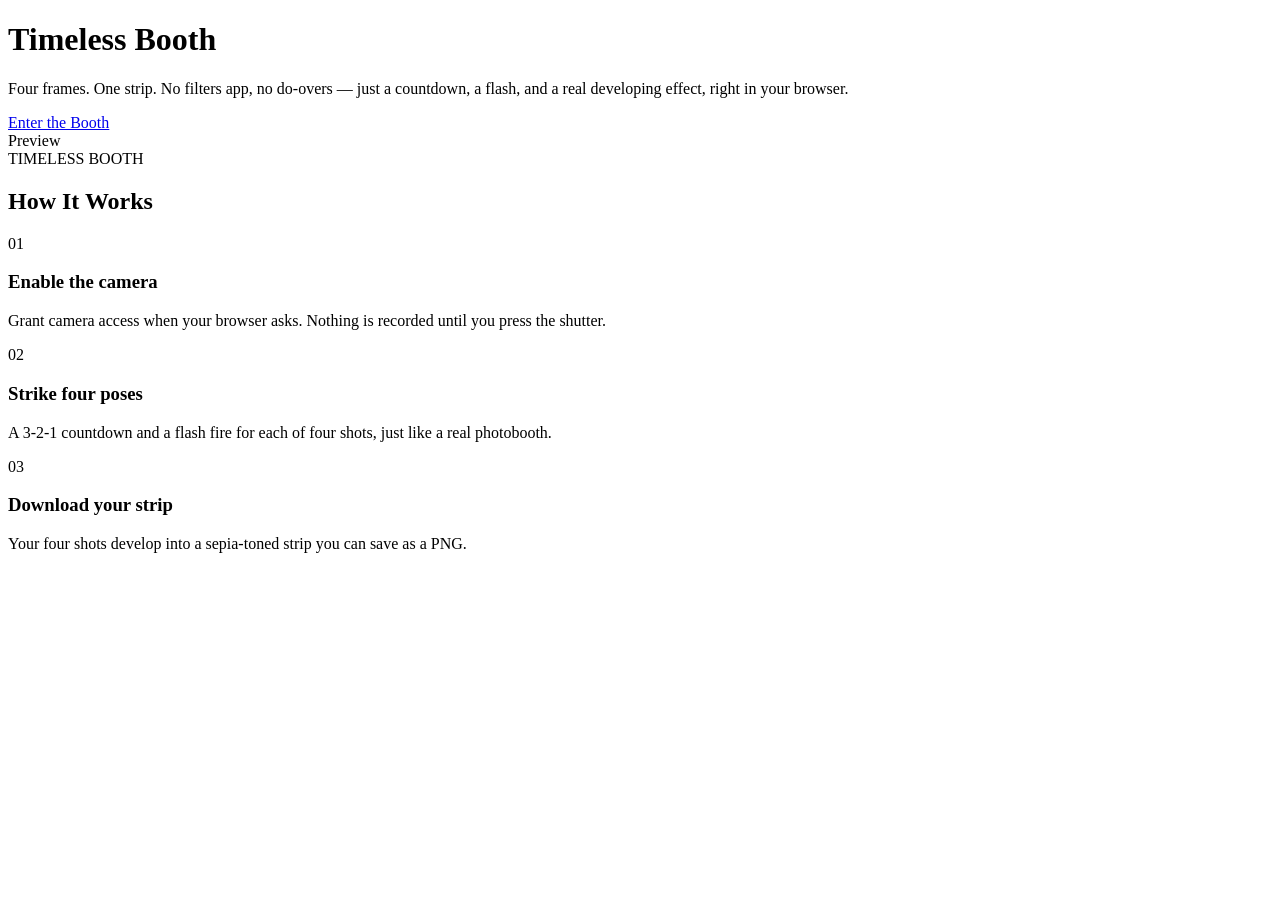
==== index.html @ c9431430 "initial" ====
<!DOCTYPE html>
<html lang="en">
<head>
<meta charset="UTF-8">
<meta name="viewport" content="width=device-width, initial-scale=1.0">
<title>Timeless Booth — Vintage Film Strip Photobooth</title>
<link rel="preconnect" href="https://fonts.googleapis.com">
<link href="https://fonts.googleapis.com/css2?family=Abril+Fatface&family=Special+Elite&family=Courier+Prime:wght@400;700&display=swap" rel="stylesheet">
<link rel="stylesheet" href="css/variables.css">
<link rel="stylesheet" href="css/base.css">
<link rel="stylesheet" href="css/strip.css">
<link rel="stylesheet" href="css/landing.css">
</head>
<body>

  <div class="page">
    <div class="hero">
      <div class="hero-copy">
        <h1 class="title">Timeless Booth</h1>
        <p class="tagline">
          Four frames. One strip. No filters app, no do-overs — just a
          countdown, a flash, and a real developing effect, right in
          your browser.
        </p>
        <div class="cta-row">
          <a class="shutter-btn" href="booth.html">Enter the Booth</a>
        </div>
      </div>

      <!-- Static preview strip: same .film-strip markup used live in
           booth.html, pre-filled with placeholder frames instead of
           camera captures. -->
      <div class="strip-column hero-strip-preview">
        <div class="strip-label">Preview</div>
        <div class="film-strip">
          <div class="frame-slot"><div class="mock-figure"></div></div>
          <div class="frame-slot"><div class="mock-figure"></div></div>
          <div class="frame-slot"><div class="mock-figure"></div></div>
          <div class="frame-slot"><div class="mock-figure"></div></div>
          <div class="strip-footer">TIMELESS BOOTH</div>
        </div>
      </div>
    </div>

    <div class="how-it-works">
      <h2>How It Works</h2>
      <div class="steps">
        <div class="step">
          <span class="step-number">01</span>
          <h3>Enable the camera</h3>
          <p>Grant camera access when your browser asks. Nothing is recorded until you press the shutter.</p>
        </div>
        <div class="step">
          <span class="step-number">02</span>
          <h3>Strike four poses</h3>
          <p>A 3‑2‑1 countdown and a flash fire for each of four shots, just like a real photobooth.</p>
        </div>
        <div class="step">
          <span class="step-number">03</span>
          <h3>Download your strip</h3>
          <p>Your four shots develop into a sepia-toned strip you can save as a PNG.</p>
        </div>
      </div>
    </div>
  </div>

</body>
</html>
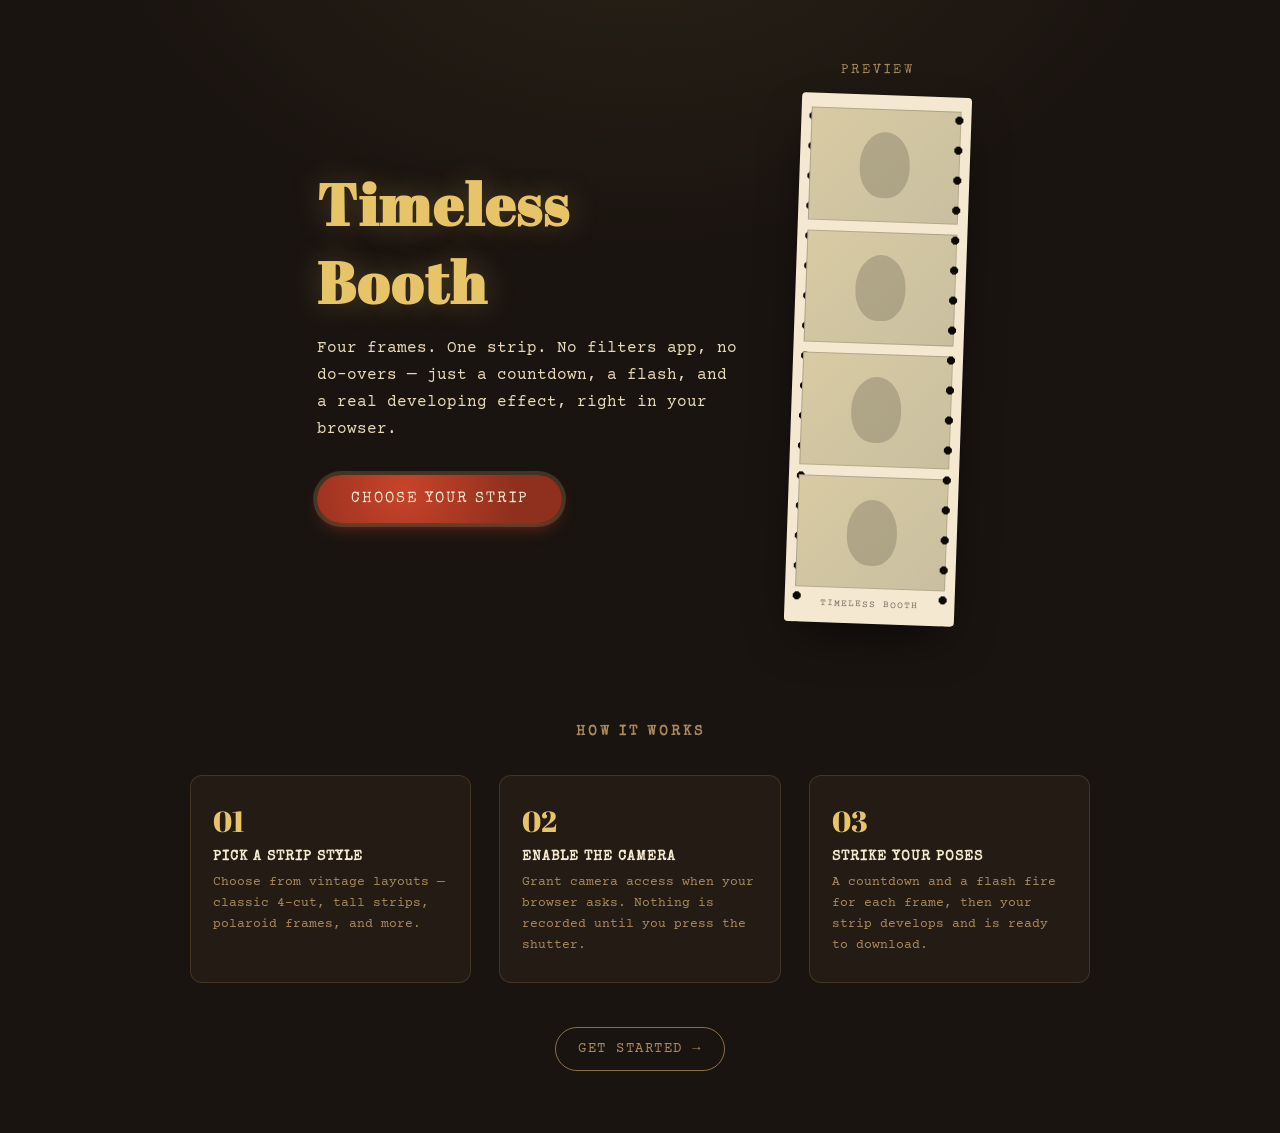
==== commit e86b1b73: "feat: implement layout selection feature for photo booth - Added a new layout picker page (layouts.h" ====
--- a/index.html
+++ b/index.html
@@ -23,7 +23,7 @@
           your browser.
         </p>
         <div class="cta-row">
-          <a class="shutter-btn" href="booth.html">Enter the Booth</a>
+          <a class="shutter-btn" href="layouts.html">Choose Your Strip</a>
         </div>
       </div>
 
@@ -47,22 +47,25 @@
       <div class="steps">
         <div class="step">
           <span class="step-number">01</span>
+          <h3>Pick a strip style</h3>
+          <p>Choose from vintage layouts — classic 4-cut, tall strips, polaroid frames, and more.</p>
+        </div>
+        <div class="step">
+          <span class="step-number">02</span>
           <h3>Enable the camera</h3>
           <p>Grant camera access when your browser asks. Nothing is recorded until you press the shutter.</p>
         </div>
         <div class="step">
-          <span class="step-number">02</span>
-          <h3>Strike four poses</h3>
-          <p>A 3‑2‑1 countdown and a flash fire for each of four shots, just like a real photobooth.</p>
-        </div>
-        <div class="step">
           <span class="step-number">03</span>
-          <h3>Download your strip</h3>
-          <p>Your four shots develop into a sepia-toned strip you can save as a PNG.</p>
+          <h3>Strike your poses</h3>
+          <p>A countdown and a flash fire for each frame, then your strip develops and is ready to download.</p>
         </div>
       </div>
     </div>
+
+    <div class="cta-row" style="justify-content:center; margin-top: 44px;">
+      <a class="ghost-btn" href="layouts.html">Get Started &rarr;</a>
+    </div>
   </div>
-
 </body>
 </html>
--- a/css/variables.css
+++ b/css/variables.css
@@ -0,0 +1,26 @@
+/**
+ * variables.css
+ * Shared design tokens. Every other stylesheet in this project
+ * pulls its colors/fonts from here — change a value once, it
+ * propagates everywhere.
+ */
+:root {
+  /* Palette */
+  --darkroom: #1a1410;
+  --shadow: #241b15;
+  --cream: #f4e8d0;
+  --cream-dim: #e8d9b8;
+  --brass: #8b6f47;
+  --brass-light: #a9895c;
+  --safelight: #c9432a;
+  --safelight-dim: #8f2f1e;
+  --amber: #e8c468;
+
+  /* Type */
+  --font-display: 'Abril Fatface', serif;
+  --font-label: 'Special Elite', monospace;
+  --font-mono: 'Courier Prime', monospace;
+
+  /* Focus ring, reused on every interactive element */
+  --focus-ring: 0 0 0 3px rgba(232, 196, 104, 0.55);
+}
--- a/css/base.css
+++ b/css/base.css
@@ -0,0 +1,105 @@
+/**
+ * base.css
+ * Reset + typography shared by every page. Page-specific layout
+ * lives in landing.css / booth.css instead.
+ */
+* {
+  box-sizing: border-box;
+}
+
+body {
+  margin: 0;
+  min-height: 100vh;
+  background:
+    radial-gradient(ellipse 900px 600px at 50% -10%, rgba(232, 196, 104, 0.08), transparent 60%),
+    var(--darkroom);
+  color: var(--cream);
+  font-family: var(--font-mono);
+}
+
+a {
+  color: inherit;
+}
+
+button {
+  font-family: inherit;
+}
+
+.title {
+  font-family: var(--font-display);
+  font-size: clamp(2.2rem, 5vw, 3.6rem);
+  color: var(--amber);
+  letter-spacing: 2px;
+  text-align: center;
+  margin: 0 0 4px;
+  text-shadow: 0 0 30px rgba(232, 196, 104, 0.25);
+}
+
+.subtitle {
+  font-family: var(--font-label);
+  color: var(--brass-light);
+  font-size: 0.95rem;
+  letter-spacing: 3px;
+  text-transform: uppercase;
+  text-align: center;
+}
+
+.shutter-btn {
+  font-family: var(--font-label);
+  font-size: 0.95rem;
+  letter-spacing: 2px;
+  text-transform: uppercase;
+  color: var(--cream);
+  background: radial-gradient(circle at 35% 30%, var(--safelight), var(--safelight-dim) 70%);
+  border: none;
+  padding: 16px 34px;
+  border-radius: 40px;
+  cursor: pointer;
+  box-shadow:
+    0 0 0 4px rgba(139, 111, 71, 0.35),
+    0 8px 18px -6px rgba(201, 67, 42, 0.6);
+  transition: transform 0.15s ease;
+  text-decoration: none;
+  display: inline-block;
+}
+.shutter-btn:hover:not(:disabled) { transform: translateY(-2px); }
+.shutter-btn:active:not(:disabled) { transform: translateY(1px) scale(0.98); }
+.shutter-btn:disabled { opacity: 0.45; cursor: not-allowed; }
+.shutter-btn:focus-visible {
+  outline: none;
+  box-shadow: var(--focus-ring), 0 0 0 4px rgba(139, 111, 71, 0.35);
+}
+
+.ghost-btn {
+  font-size: 0.85rem;
+  letter-spacing: 1.5px;
+  text-transform: uppercase;
+  color: var(--brass-light);
+  background: transparent;
+  border: 1px solid var(--brass);
+  padding: 13px 22px;
+  border-radius: 40px;
+  cursor: pointer;
+  transition: all 0.15s ease;
+  text-decoration: none;
+  display: inline-block;
+}
+.ghost-btn:hover:not(:disabled) {
+  color: var(--cream);
+  border-color: var(--amber);
+  background: rgba(232, 196, 104, 0.06);
+}
+.ghost-btn:disabled { opacity: 0.35; cursor: not-allowed; }
+.ghost-btn:focus-visible { outline: none; box-shadow: var(--focus-ring); }
+
+.sr-only {
+  position: absolute;
+  width: 1px;
+  height: 1px;
+  overflow: hidden;
+  clip: rect(0 0 0 0);
+}
+
+@media (prefers-reduced-motion: reduce) {
+  * { animation-duration: 0.01ms !important; transition-duration: 0.01ms !important; }
+}
--- a/css/strip.css
+++ b/css/strip.css
@@ -0,0 +1,239 @@
+/**
+ * strip.css
+ * The physical film-strip component: sprocket holes, frame slots,
+ * the "develop" animation, and the paper-stock styling. Used on
+ * both the landing page (as a static preview) and the live booth
+ * (as the real capture target) — same .film-strip markup, two contexts.
+ */
+.strip-column {
+  display: flex;
+  flex-direction: column;
+  align-items: center;
+  gap: 18px;
+}
+
+.strip-label {
+  font-family: var(--font-label);
+  font-size: 0.8rem;
+  letter-spacing: 3px;
+  text-transform: uppercase;
+  color: var(--brass-light);
+}
+
+.film-strip {
+  width: 170px;
+  background: var(--cream);
+  border-radius: 4px;
+  padding: 14px 10px;
+  position: relative;
+  box-shadow:
+    0 20px 50px -15px rgba(0, 0, 0, 0.7),
+    0 0 0 1px rgba(0, 0, 0, 0.15);
+  transform: rotate(-1.2deg);
+}
+
+.film-strip::before,
+.film-strip::after {
+  content: "";
+  position: absolute;
+  top: 0;
+  bottom: 0;
+  width: 20px;
+  background-image: radial-gradient(circle, #0d0906 4px, transparent 4.3px);
+  background-size: 100% 30px;
+  background-repeat: repeat-y;
+  background-position: center 8px;
+}
+.film-strip::before {
+  left: 2px;
+}
+.film-strip::after {
+  right: 2px;
+}
+
+.frame-slot {
+  width: 100%;
+  aspect-ratio: 4 / 3;
+  background: #c9bfa0;
+  border: 1px solid rgba(0, 0, 0, 0.15);
+  margin: 0 0 10px;
+  display: flex;
+  align-items: center;
+  justify-content: center;
+  overflow: hidden;
+  position: relative;
+}
+
+.frame-slot img {
+  width: 100%;
+  height: 100%;
+  object-fit: cover;
+  opacity: 0;
+  filter: contrast(0.6) brightness(2.2);
+  animation: develop 1.8s ease forwards;
+}
+
+@keyframes develop {
+  0% {
+    opacity: 0.15;
+    filter: contrast(0.5) brightness(2.6) saturate(0.2);
+  }
+  40% {
+    opacity: 0.6;
+    filter: contrast(0.8) brightness(1.4) saturate(0.6);
+  }
+  100% {
+    opacity: 1;
+    filter: contrast(1) brightness(1) saturate(1);
+  }
+}
+
+.frame-slot .placeholder-x {
+  color: rgba(0, 0, 0, 0.2);
+  font-size: 0.7rem;
+  font-family: var(--font-label);
+}
+
+.frame-star {
+  position: absolute;
+  top: 8px;
+  right: 8px;
+  width: 28px;
+  height: 28px;
+  border: none;
+  border-radius: 50%;
+  background: rgba(255, 255, 255, 0.85);
+  font-size: 16px;
+  color: #9c7a1d;
+  cursor: pointer;
+  display: grid;
+  place-items: center;
+  box-shadow: 0 4px 10px rgba(0, 0, 0, 0.18);
+}
+
+.frame-star.selected {
+  background: #f8db6b;
+  color: #2c1900;
+}
+
+.frame-star:hover {
+  transform: scale(1.05);
+}
+
+.frame-slot.starred {
+  box-shadow: 0 0 0 3px rgba(255, 211, 96, 0.55);
+}
+
+.frame-stamp {
+  position: absolute;
+  bottom: 3px;
+  right: 5px;
+  font-size: 0.55rem;
+  color: rgba(0, 0, 0, 0.55);
+  background: rgba(244, 232, 208, 0.7);
+  padding: 1px 3px;
+}
+
+.strip-footer {
+  text-align: center;
+  font-size: 0.6rem;
+  color: rgba(26, 20, 16, 0.55);
+  letter-spacing: 1px;
+  margin-top: 2px;
+}
+
+.film-strip.layout-mini {
+  width: 140px;
+}
+
+.film-strip.layout-tall {
+  width: 190px;
+}
+
+.film-strip.layout-portrait {
+  background: linear-gradient(180deg, #f4f1e7 0%, #dcd1b9 100%);
+}
+.film-strip.layout-classic {
+  background: linear-gradient(180deg, #f4e8d0 0%, #e4d0ba 100%);
+}
+.film-strip.layout-film {
+  background: linear-gradient(180deg, #f9f1e2 0%, #e6d7b4 100%);
+  width: 180px;
+}
+.film-strip.layout-retro {
+  background: linear-gradient(180deg, #f7f0fe 0%, #e3dcf7 100%);
+  width: 200px;
+}
+.film-strip.layout-polaroid {
+  width: 170px;
+  background: linear-gradient(180deg, #fff7f1 0%, #f1ded0 100%);
+  border-radius: 22px;
+}
+.film-strip.layout-cinema {
+  width: 210px;
+  background: linear-gradient(180deg, #eef3ff 0%, #d7defa 100%);
+  border-radius: 10px;
+}
+
+.film-strip.layout-tall {
+  width: 190px;
+}
+
+.film-strip.layout-mini {
+  width: 140px;
+}
+
+.download-btn {
+  font-size: 0.95rem;
+  letter-spacing: 1.8px;
+  text-transform: uppercase;
+  color: #211a0f;
+  background: linear-gradient(135deg, #ffd284 0%, #f2a644 100%);
+  border: none;
+  padding: 14px 32px;
+  border-radius: 999px;
+  cursor: pointer;
+  box-shadow: 0 14px 24px rgba(184, 108, 18, 0.3);
+  opacity: 1;
+  pointer-events: auto;
+  transition:
+    transform 0.15s ease,
+    box-shadow 0.15s ease,
+    background 0.15s ease;
+}
+.download-btn:disabled {
+  background: rgba(255, 210, 138, 0.5);
+  color: rgba(33, 26, 15, 0.6);
+  cursor: not-allowed;
+  box-shadow: none;
+}
+.download-btn.ready {
+  transform: translateY(-1px);
+}
+.download-btn:hover:not(:disabled) {
+  transform: translateY(-3px);
+  box-shadow: 0 18px 30px rgba(184, 108, 18, 0.45);
+}
+.download-btn:focus-visible {
+  outline: none;
+  box-shadow: var(--focus-ring);
+}
+.download-btn.ready {
+  opacity: 1;
+  pointer-events: auto;
+}
+.download-btn:hover.ready {
+  transform: translateY(-2px);
+}
+.download-btn:focus-visible {
+  outline: none;
+  box-shadow: var(--focus-ring);
+}
+
+@media (prefers-reduced-motion: reduce) {
+  .frame-slot img {
+    animation: none;
+    opacity: 1;
+    filter: none;
+  }
+}
--- a/css/landing.css
+++ b/css/landing.css
@@ -0,0 +1,278 @@
+/**
+ * landing.css
+ * The marketing/entry page. No camera logic here — just a hero,
+ * a static (non-animated) film-strip mockup built from the same
+ * .film-strip component in strip.css, and a three-step explainer.
+ */
+.page {
+  display: flex;
+  flex-direction: column;
+  align-items: center;
+  padding: 64px 20px 60px;
+}
+
+.hero {
+  display: flex;
+  gap: 56px;
+  flex-wrap: wrap;
+  align-items: center;
+  justify-content: center;
+  max-width: 1000px;
+  margin-bottom: 90px;
+}
+
+.hero-copy {
+  max-width: 420px;
+  text-align: left;
+}
+
+.hero-copy .title {
+  text-align: left;
+  margin-bottom: 14px;
+}
+
+.hero-copy .tagline {
+  font-size: 1rem;
+  line-height: 1.7;
+  color: var(--cream-dim);
+  margin: 0 0 32px;
+}
+
+.hero-copy .cta-row {
+  display: flex;
+  gap: 14px;
+  align-items: center;
+  flex-wrap: wrap;
+}
+
+.layout-overview {
+  display: flex;
+  flex-direction: column;
+  gap: 18px;
+  width: 100%;
+  max-width: 1000px;
+  margin: 44px 0;
+}
+
+.layout-overview-header {
+  display: flex;
+  align-items: center;
+  justify-content: space-between;
+  gap: 18px;
+}
+
+.layout-copy {
+  margin: 6px 0 0;
+  color: var(--cream-dim);
+  max-width: 560px;
+}
+
+.layout-grid {
+  display: flex;
+  gap: 14px;
+  flex-wrap: wrap;
+  justify-content: center;
+}
+
+.layout-card {
+  width: 120px;
+  min-height: 148px;
+  border: 1px solid rgba(255, 255, 255, 0.22);
+  border-radius: 22px;
+  padding: 14px;
+  background: rgba(255, 255, 255, 0.08);
+  color: var(--brass-light);
+  cursor: pointer;
+  text-align: center;
+  transition:
+    transform 0.2s ease,
+    border-color 0.2s ease,
+    background 0.2s ease;
+}
+
+.layout-card.selected,
+.layout-card:hover {
+  border-color: var(--amber);
+  background: rgba(255, 243, 210, 0.18);
+  box-shadow: 0 12px 24px rgba(0, 0, 0, 0.12);
+  transform: translateY(-2px);
+}
+
+.layouts-stage {
+  display: flex;
+  gap: 48px;
+  flex-wrap: wrap;
+  justify-content: center;
+  align-items: flex-start;
+  max-width: 1100px;
+  width: 100%;
+  margin: 8px auto 0;
+}
+
+.layout-preview {
+  height: 92px;
+  border-radius: 18px;
+  display: flex;
+  align-items: center;
+  justify-content: center;
+  padding: 8px;
+  margin-bottom: 10px;
+}
+
+.layout-count {
+  font-size: 0.68rem;
+  color: var(--brass-light);
+  opacity: 0.8;
+  letter-spacing: 0.5px;
+}
+
+/* Mini frame-count thumbnail rendered inside each layout-preview,
+   so the picker shows an honest representation of the strip shape
+   and frame count instead of just a text label. */
+.mini-frames {
+  display: flex;
+  flex-wrap: wrap;
+  gap: 4px;
+  justify-content: center;
+  align-content: center;
+  max-width: 78px;
+}
+
+.mini-frame {
+  width: 16px;
+  height: 12px;
+  background: rgba(20, 14, 8, 0.32);
+  border: 1px solid rgba(20, 14, 8, 0.45);
+  border-radius: 2px;
+}
+
+.layout-preview.shape-portrait .mini-frame {
+  width: 11px;
+  height: 16px;
+}
+
+.layout-preview.shape-square .mini-frame {
+  width: 14px;
+  height: 14px;
+  border-radius: 3px;
+}
+
+.layout-preview.shape-wide .mini-frame {
+  width: 18px;
+  height: 8px;
+}
+
+.layout-preview--classic4 {
+  background: linear-gradient(180deg, #f6ead0 0%, #d9c2a0 100%);
+}
+.layout-preview--portrait3 {
+  background: linear-gradient(180deg, #e8f2ff 0%, #d4e4ff 100%);
+}
+.layout-preview--mini2 {
+  background: linear-gradient(180deg, #f7e8ff 0%, #d8c6ff 100%);
+}
+.layout-preview--tall6 {
+  background: linear-gradient(180deg, #e8fff4 0%, #c8f3df 100%);
+}
+.layout-preview--film5 {
+  background: linear-gradient(180deg, #fff1e0 0%, #f7d4b0 100%);
+}
+.layout-preview--retro7 {
+  background: linear-gradient(180deg, #e9f7ff 0%, #d2e9ff 100%);
+}
+.layout-preview--polaroid4 {
+  background: linear-gradient(180deg, #fff6f0 0%, #f3d9cb 100%);
+}
+.layout-preview--cinema8 {
+  background: linear-gradient(180deg, #f0f7ff 0%, #c3d6ff 100%);
+}
+
+.layout-name {
+  font-size: 0.8rem;
+  font-family: var(--font-label);
+  letter-spacing: 0.8px;
+  color: var(--safelight);
+}
+
+/* Static mockup strip — same markup/classes as the live booth,
+   just pre-filled with placeholder frames instead of real photos. */
+.hero-strip-preview .film-strip {
+  transform: rotate(2deg);
+}
+.hero-strip-preview .frame-slot {
+  background: linear-gradient(135deg, #d8cba3, #c9bfa0);
+}
+.hero-strip-preview .frame-slot .mock-figure {
+  width: 34%;
+  height: 60%;
+  border-radius: 50% 50% 45% 45%;
+  background: rgba(26, 20, 16, 0.18);
+}
+
+.how-it-works {
+  max-width: 900px;
+  width: 100%;
+  text-align: center;
+}
+
+.how-it-works h2 {
+  font-family: var(--font-label);
+  font-size: 0.85rem;
+  letter-spacing: 3px;
+  text-transform: uppercase;
+  color: var(--brass-light);
+  margin-bottom: 36px;
+}
+
+.steps {
+  display: grid;
+  grid-template-columns: repeat(3, minmax(200px, 1fr));
+  gap: 28px;
+}
+
+.step {
+  background: var(--shadow);
+  border: 1px solid rgba(139, 111, 71, 0.3);
+  border-radius: 12px;
+  padding: 26px 22px;
+  text-align: left;
+}
+
+.step .step-number {
+  font-family: var(--font-display);
+  font-size: 1.8rem;
+  color: var(--amber);
+  display: block;
+  margin-bottom: 10px;
+}
+
+.step h3 {
+  font-family: var(--font-label);
+  font-size: 0.9rem;
+  letter-spacing: 1px;
+  text-transform: uppercase;
+  margin: 0 0 8px;
+  color: var(--cream);
+}
+
+.step p {
+  font-size: 0.82rem;
+  line-height: 1.6;
+  color: var(--brass-light);
+  margin: 0;
+}
+
+@media (max-width: 720px) {
+  .steps {
+    grid-template-columns: 1fr;
+  }
+  .hero-copy {
+    text-align: center;
+  }
+  .hero-copy .title {
+    text-align: center;
+  }
+  .hero-copy .cta-row {
+    justify-content: center;
+  }
+}
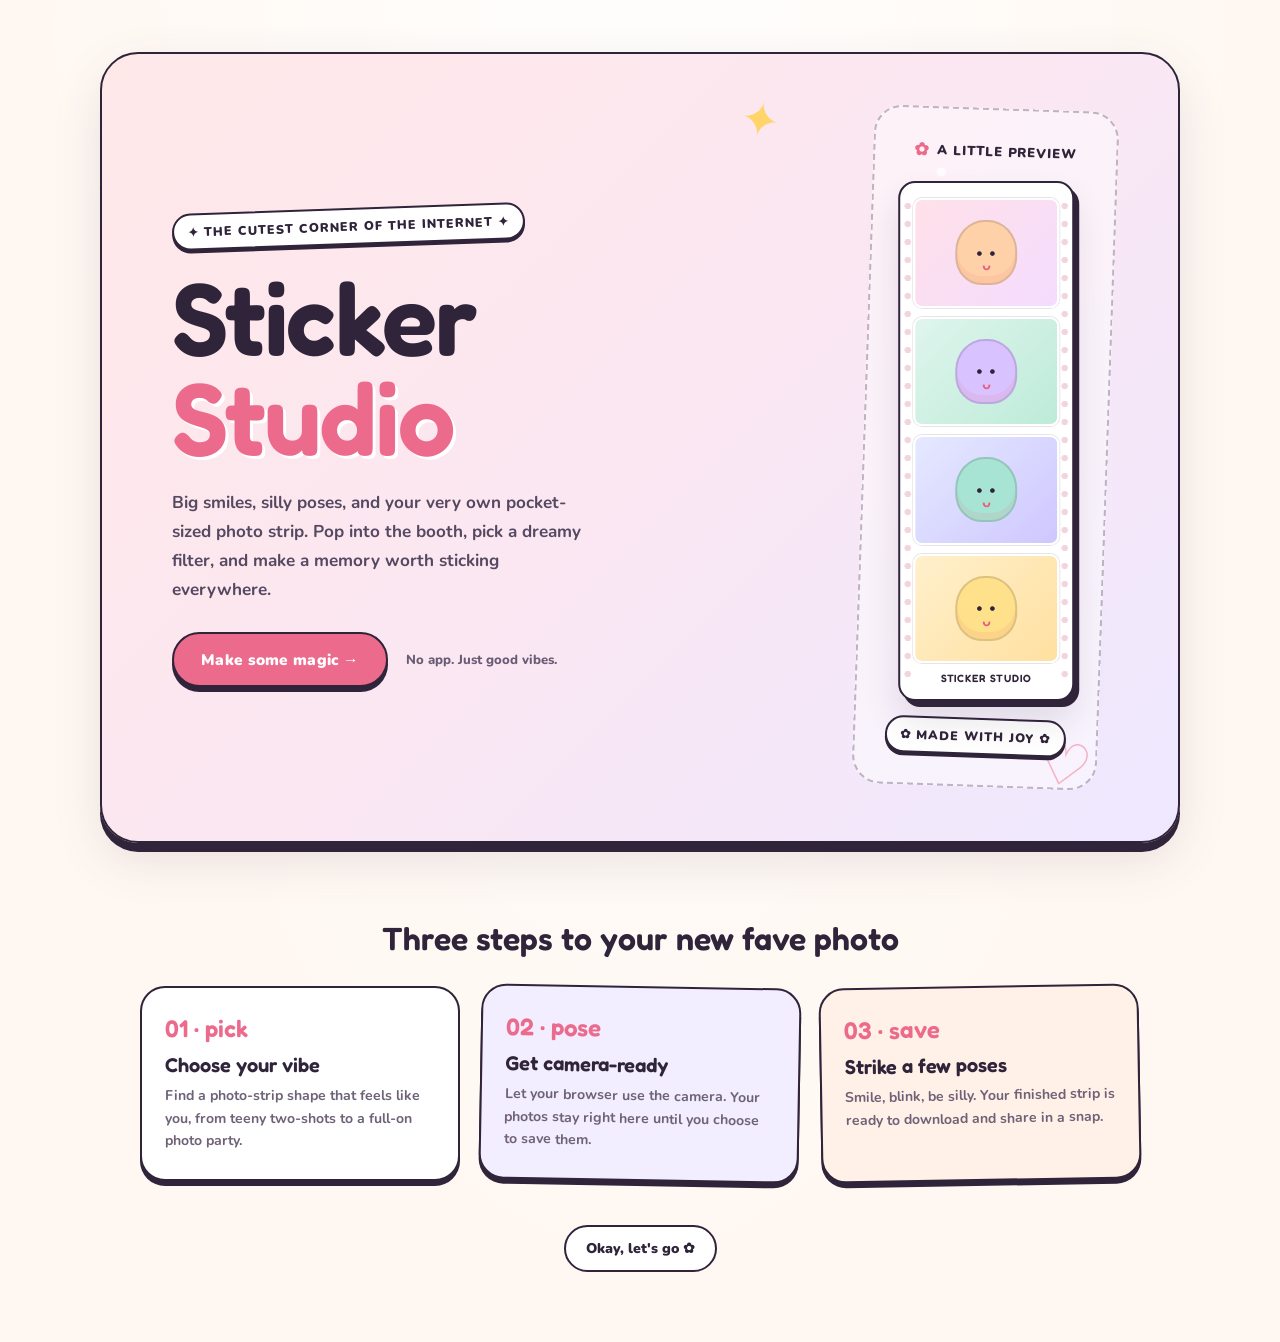
==== commit 87dfe4f2: "feat: Revamp landing page and layout picker for Sticker Studio - Updated landing page styles to refl" ====
--- a/index.html
+++ b/index.html
@@ -3,9 +3,10 @@
 <head>
 <meta charset="UTF-8">
 <meta name="viewport" content="width=device-width, initial-scale=1.0">
-<title>Timeless Booth — Vintage Film Strip Photobooth</title>
+<title>Sticker Studio — Kawaii Photo Booth</title>
 <link rel="preconnect" href="https://fonts.googleapis.com">
-<link href="https://fonts.googleapis.com/css2?family=Abril+Fatface&family=Special+Elite&family=Courier+Prime:wght@400;700&display=swap" rel="stylesheet">
+<link rel="preconnect" href="https://fonts.gstatic.com" crossorigin>
+<link href="https://fonts.googleapis.com/css2?family=Fredoka:wght@400;500;600;700&family=Nunito:wght@400;600;700;800;900;1000&display=swap" rel="stylesheet">
 <link rel="stylesheet" href="css/variables.css">
 <link rel="stylesheet" href="css/base.css">
 <link rel="stylesheet" href="css/strip.css">
@@ -16,55 +17,55 @@
   <div class="page">
     <div class="hero">
       <div class="hero-copy">
-        <h1 class="title">Timeless Booth</h1>
+        <div class="eyebrow">✦ the cutest corner of the internet ✦</div>
+        <h1 class="title">Sticker<br><span>Studio</span></h1>
         <p class="tagline">
-          Four frames. One strip. No filters app, no do-overs — just a
-          countdown, a flash, and a real developing effect, right in
-          your browser.
+          Big smiles, silly poses, and your very own pocket-sized photo strip.
+          Pop into the booth, pick a dreamy filter, and make a memory worth sticking
+          everywhere.
         </p>
         <div class="cta-row">
-          <a class="shutter-btn" href="layouts.html">Choose Your Strip</a>
+          <a class="shutter-btn" href="layouts.html">Make some magic <span aria-hidden="true">→</span></a>
+          <span class="tiny-note">No app. Just good vibes.</span>
         </div>
       </div>
 
-      <!-- Static preview strip: same .film-strip markup used live in
-           booth.html, pre-filled with placeholder frames instead of
-           camera captures. -->
       <div class="strip-column hero-strip-preview">
-        <div class="strip-label">Preview</div>
+        <div class="strip-label">a little preview</div>
         <div class="film-strip">
           <div class="frame-slot"><div class="mock-figure"></div></div>
           <div class="frame-slot"><div class="mock-figure"></div></div>
           <div class="frame-slot"><div class="mock-figure"></div></div>
           <div class="frame-slot"><div class="mock-figure"></div></div>
-          <div class="strip-footer">TIMELESS BOOTH</div>
+          <div class="strip-footer">STICKER STUDIO</div>
         </div>
+        <div class="sticker-badge">✿ made with joy ✿</div>
       </div>
     </div>
 
     <div class="how-it-works">
-      <h2>How It Works</h2>
+      <h2>Three steps to your new fave photo</h2>
       <div class="steps">
         <div class="step">
-          <span class="step-number">01</span>
-          <h3>Pick a strip style</h3>
-          <p>Choose from vintage layouts — classic 4-cut, tall strips, polaroid frames, and more.</p>
+          <span class="step-number">01 · pick</span>
+          <h3>Choose your vibe</h3>
+          <p>Find a photo-strip shape that feels like you, from teeny two-shots to a full-on photo party.</p>
         </div>
         <div class="step">
-          <span class="step-number">02</span>
-          <h3>Enable the camera</h3>
-          <p>Grant camera access when your browser asks. Nothing is recorded until you press the shutter.</p>
+          <span class="step-number">02 · pose</span>
+          <h3>Get camera-ready</h3>
+          <p>Let your browser use the camera. Your photos stay right here until you choose to save them.</p>
         </div>
         <div class="step">
-          <span class="step-number">03</span>
-          <h3>Strike your poses</h3>
-          <p>A countdown and a flash fire for each frame, then your strip develops and is ready to download.</p>
+          <span class="step-number">03 · save</span>
+          <h3>Strike a few poses</h3>
+          <p>Smile, blink, be silly. Your finished strip is ready to download and share in a snap.</p>
         </div>
       </div>
     </div>
 
     <div class="cta-row" style="justify-content:center; margin-top: 44px;">
-      <a class="ghost-btn" href="layouts.html">Get Started &rarr;</a>
+      <a class="ghost-btn" href="layouts.html">Okay, let's go ✿</a>
     </div>
   </div>
 </body>
--- a/css/variables.css
+++ b/css/variables.css
@@ -1,26 +1,26 @@
 /**
- * variables.css
- * Shared design tokens. Every other stylesheet in this project
- * pulls its colors/fonts from here — change a value once, it
- * propagates everywhere.
+ * Shared sticker-studio design tokens.
  */
 :root {
-  /* Palette */
-  --darkroom: #1a1410;
-  --shadow: #241b15;
-  --cream: #f4e8d0;
-  --cream-dim: #e8d9b8;
-  --brass: #8b6f47;
-  --brass-light: #a9895c;
-  --safelight: #c9432a;
-  --safelight-dim: #8f2f1e;
-  --amber: #e8c468;
+  --darkroom: #fff8f2;
+  --shadow: #fff;
+  --cream: #fffdf9;
+  --cream-dim: #6f6278;
+  --brass: #e7cfe0;
+  --brass-light: #695b73;
+  --safelight: #ec6b8d;
+  --safelight-dim: #d95178;
+  --amber: #ffd56a;
+  --ink: #30243b;
+  --lilac: #b8a4ef;
+  --mint: #a5e3d0;
+  --sky: #a8d9f4;
 
-  /* Type */
-  --font-display: 'Abril Fatface', serif;
-  --font-label: 'Special Elite', monospace;
-  --font-mono: 'Courier Prime', monospace;
+  --font-display: 'Fredoka', 'Trebuchet MS', sans-serif;
+  --font-label: 'Nunito', 'Trebuchet MS', sans-serif;
+  --font-mono: 'Nunito', 'Trebuchet MS', sans-serif;
 
-  /* Focus ring, reused on every interactive element */
-  --focus-ring: 0 0 0 3px rgba(232, 196, 104, 0.55);
+  --focus-ring: 0 0 0 4px rgba(184, 164, 239, 0.5);
+  --soft-shadow: 0 18px 50px rgba(71, 47, 81, 0.12);
+  --outline: 2px solid var(--ink);
 }
--- a/css/base.css
+++ b/css/base.css
@@ -1,7 +1,5 @@
 /**
- * base.css
- * Reset + typography shared by every page. Page-specific layout
- * lives in landing.css / booth.css instead.
+ * Shared reset, typography, and controls.
  */
 * {
   box-sizing: border-box;
@@ -11,9 +9,11 @@
   margin: 0;
   min-height: 100vh;
   background:
-    radial-gradient(ellipse 900px 600px at 50% -10%, rgba(232, 196, 104, 0.08), transparent 60%),
+    radial-gradient(circle at 8% 14%, rgba(255, 213, 106, 0.2) 0 3px, transparent 4px),
+    radial-gradient(circle at 91% 8%, rgba(184, 164, 239, 0.2) 0 4px, transparent 5px),
+    radial-gradient(ellipse at 50% -30%, #fff 0%, transparent 70%),
     var(--darkroom);
-  color: var(--cream);
+  color: var(--ink);
   font-family: var(--font-mono);
 }
 
@@ -21,76 +21,91 @@
   color: inherit;
 }
 
-button {
-  font-family: inherit;
+button,
+select {
+  font: inherit;
 }
 
 .title {
+  margin: 0 0 4px;
+  color: var(--ink);
   font-family: var(--font-display);
-  font-size: clamp(2.2rem, 5vw, 3.6rem);
-  color: var(--amber);
-  letter-spacing: 2px;
+  font-size: clamp(2.65rem, 7vw, 5.3rem);
+  font-weight: 600;
+  letter-spacing: -2px;
+  line-height: 0.98;
   text-align: center;
-  margin: 0 0 4px;
-  text-shadow: 0 0 30px rgba(232, 196, 104, 0.25);
 }
 
 .subtitle {
+  color: var(--cream-dim);
   font-family: var(--font-label);
-  color: var(--brass-light);
-  font-size: 0.95rem;
-  letter-spacing: 3px;
-  text-transform: uppercase;
+  font-size: 0.96rem;
+  font-weight: 800;
+  letter-spacing: 0.04em;
   text-align: center;
 }
 
 .shutter-btn {
+  display: inline-block;
+  padding: 15px 27px;
+  border: var(--outline);
+  border-radius: 999px;
+  background: var(--safelight);
+  box-shadow: 0 5px 0 var(--ink);
+  color: #fff;
+  cursor: pointer;
   font-family: var(--font-label);
-  font-size: 0.95rem;
-  letter-spacing: 2px;
-  text-transform: uppercase;
-  color: var(--cream);
-  background: radial-gradient(circle at 35% 30%, var(--safelight), var(--safelight-dim) 70%);
-  border: none;
-  padding: 16px 34px;
-  border-radius: 40px;
-  cursor: pointer;
-  box-shadow:
-    0 0 0 4px rgba(139, 111, 71, 0.35),
-    0 8px 18px -6px rgba(201, 67, 42, 0.6);
-  transition: transform 0.15s ease;
+  font-size: 0.96rem;
+  font-weight: 900;
+  letter-spacing: 0.02em;
+  text-align: center;
   text-decoration: none;
-  display: inline-block;
+  transition: transform 0.15s ease, box-shadow 0.15s ease;
 }
-.shutter-btn:hover:not(:disabled) { transform: translateY(-2px); }
-.shutter-btn:active:not(:disabled) { transform: translateY(1px) scale(0.98); }
-.shutter-btn:disabled { opacity: 0.45; cursor: not-allowed; }
+.shutter-btn:hover:not(:disabled) {
+  box-shadow: 0 2px 0 var(--ink);
+  transform: translateY(3px);
+}
+.shutter-btn:active:not(:disabled) {
+  box-shadow: none;
+  transform: translateY(5px);
+}
+.shutter-btn:disabled {
+  cursor: not-allowed;
+  opacity: 0.5;
+}
 .shutter-btn:focus-visible {
   outline: none;
-  box-shadow: var(--focus-ring), 0 0 0 4px rgba(139, 111, 71, 0.35);
+  box-shadow: var(--focus-ring), 0 5px 0 var(--ink);
 }
 
 .ghost-btn {
-  font-size: 0.85rem;
-  letter-spacing: 1.5px;
-  text-transform: uppercase;
-  color: var(--brass-light);
-  background: transparent;
-  border: 1px solid var(--brass);
-  padding: 13px 22px;
-  border-radius: 40px;
+  display: inline-block;
+  padding: 12px 20px;
+  border: 2px solid var(--ink);
+  border-radius: 999px;
+  background: #fff;
+  color: var(--ink);
   cursor: pointer;
-  transition: all 0.15s ease;
+  font-size: 0.88rem;
+  font-weight: 900;
+  text-align: center;
   text-decoration: none;
-  display: inline-block;
+  transition: transform 0.15s ease, background 0.15s ease;
 }
 .ghost-btn:hover:not(:disabled) {
-  color: var(--cream);
-  border-color: var(--amber);
-  background: rgba(232, 196, 104, 0.06);
+  background: #fff1c7;
+  transform: translateY(-2px);
 }
-.ghost-btn:disabled { opacity: 0.35; cursor: not-allowed; }
-.ghost-btn:focus-visible { outline: none; box-shadow: var(--focus-ring); }
+.ghost-btn:disabled {
+  cursor: not-allowed;
+  opacity: 0.4;
+}
+.ghost-btn:focus-visible {
+  outline: none;
+  box-shadow: var(--focus-ring);
+}
 
 .sr-only {
   position: absolute;
@@ -101,5 +116,8 @@
 }
 
 @media (prefers-reduced-motion: reduce) {
-  * { animation-duration: 0.01ms !important; transition-duration: 0.01ms !important; }
+  * {
+    animation-duration: 0.01ms !important;
+    transition-duration: 0.01ms !important;
+  }
 }
--- a/css/strip.css
+++ b/css/strip.css
@@ -1,67 +1,51 @@
 /**
- * strip.css
- * The physical film-strip component: sprocket holes, frame slots,
- * the "develop" animation, and the paper-stock styling. Used on
- * both the landing page (as a static preview) and the live booth
- * (as the real capture target) — same .film-strip markup, two contexts.
+ * Sticker-print strip component shared by the preview and capture pages.
  */
 .strip-column {
   display: flex;
   flex-direction: column;
   align-items: center;
-  gap: 18px;
-}
-
-.strip-label {
-  font-family: var(--font-label);
-  font-size: 0.8rem;
-  letter-spacing: 3px;
-  text-transform: uppercase;
-  color: var(--brass-light);
+  gap: 17px;
 }
 
 .film-strip {
-  width: 170px;
-  background: var(--cream);
-  border-radius: 4px;
-  padding: 14px 10px;
   position: relative;
-  box-shadow:
-    0 20px 50px -15px rgba(0, 0, 0, 0.7),
-    0 0 0 1px rgba(0, 0, 0, 0.15);
-  transform: rotate(-1.2deg);
+  width: 176px;
+  padding: 15px 13px;
+  border: 2px solid var(--ink);
+  border-radius: 17px;
+  background: #fff;
+  box-shadow: 5px 6px 0 var(--ink), 0 20px 35px rgba(48, 36, 59, 0.12);
+  transform: rotate(-2deg);
 }
 
 .film-strip::before,
 .film-strip::after {
+  position: absolute;
+  top: 14px;
+  bottom: 14px;
+  width: 7px;
+  border-radius: 8px;
+  background: radial-gradient(circle, #f2d4df 3px, transparent 3.5px);
+  background-size: 100% 18px;
   content: "";
-  position: absolute;
-  top: 0;
-  bottom: 0;
-  width: 20px;
-  background-image: radial-gradient(circle, #0d0906 4px, transparent 4.3px);
-  background-size: 100% 30px;
-  background-repeat: repeat-y;
-  background-position: center 8px;
 }
-.film-strip::before {
-  left: 2px;
-}
-.film-strip::after {
-  right: 2px;
-}
+.film-strip::before { left: 4px; }
+.film-strip::after { right: 4px; }
 
 .frame-slot {
+  position: relative;
+  display: flex;
   width: 100%;
   aspect-ratio: 4 / 3;
-  background: #c9bfa0;
-  border: 1px solid rgba(0, 0, 0, 0.15);
-  margin: 0 0 10px;
-  display: flex;
   align-items: center;
   justify-content: center;
+  margin: 0 0 9px;
   overflow: hidden;
-  position: relative;
+  border: 2px solid #fff;
+  border-radius: 9px;
+  background: linear-gradient(135deg, #ffe1e8, #f4dcff);
+  box-shadow: 0 0 0 1px rgba(48, 36, 59, 0.12);
 }
 
 .frame-slot img {
@@ -74,160 +58,103 @@
 }
 
 @keyframes develop {
-  0% {
-    opacity: 0.15;
-    filter: contrast(0.5) brightness(2.6) saturate(0.2);
-  }
-  40% {
-    opacity: 0.6;
-    filter: contrast(0.8) brightness(1.4) saturate(0.6);
-  }
-  100% {
-    opacity: 1;
-    filter: contrast(1) brightness(1) saturate(1);
-  }
+  0% { opacity: 0.15; filter: contrast(0.5) brightness(2.6) saturate(0.2); }
+  40% { opacity: 0.6; filter: contrast(0.8) brightness(1.4) saturate(0.6); }
+  100% { opacity: 1; filter: contrast(1) brightness(1) saturate(1); }
 }
 
 .frame-slot .placeholder-x {
-  color: rgba(0, 0, 0, 0.2);
-  font-size: 0.7rem;
-  font-family: var(--font-label);
+  color: rgba(48, 36, 59, 0.42);
+  font-family: var(--font-display);
+  font-size: 0.78rem;
+  font-weight: 600;
 }
 
 .frame-star {
   position: absolute;
-  top: 8px;
-  right: 8px;
+  top: 7px;
+  right: 7px;
+  display: grid;
   width: 28px;
   height: 28px;
-  border: none;
+  place-items: center;
+  border: 1px solid rgba(48, 36, 59, 0.12);
   border-radius: 50%;
-  background: rgba(255, 255, 255, 0.85);
+  background: rgba(255, 255, 255, 0.92);
+  color: #a68bce;
+  cursor: pointer;
   font-size: 16px;
-  color: #9c7a1d;
-  cursor: pointer;
-  display: grid;
-  place-items: center;
-  box-shadow: 0 4px 10px rgba(0, 0, 0, 0.18);
+  box-shadow: 0 3px 8px rgba(48, 36, 59, 0.18);
 }
-
 .frame-star.selected {
-  background: #f8db6b;
-  color: #2c1900;
+  background: var(--amber);
+  color: var(--ink);
 }
-
-.frame-star:hover {
-  transform: scale(1.05);
+.frame-star:hover { transform: scale(1.08); }
+.frame-star:focus-visible {
+  outline: none;
+  box-shadow: var(--focus-ring);
 }
-
 .frame-slot.starred {
-  box-shadow: 0 0 0 3px rgba(255, 211, 96, 0.55);
+  box-shadow: 0 0 0 3px var(--amber);
 }
 
 .frame-stamp {
   position: absolute;
-  bottom: 3px;
   right: 5px;
-  font-size: 0.55rem;
-  color: rgba(0, 0, 0, 0.55);
-  background: rgba(244, 232, 208, 0.7);
-  padding: 1px 3px;
+  bottom: 4px;
+  padding: 2px 5px;
+  border-radius: 7px;
+  background: rgba(255, 255, 255, 0.82);
+  color: rgba(48, 36, 59, 0.75);
+  font-size: 0.52rem;
+  font-weight: 900;
 }
 
 .strip-footer {
+  margin-top: 4px;
+  color: var(--ink);
+  font-family: var(--font-display);
+  font-size: 0.66rem;
+  font-weight: 600;
+  letter-spacing: 0.09em;
   text-align: center;
-  font-size: 0.6rem;
-  color: rgba(26, 20, 16, 0.55);
-  letter-spacing: 1px;
-  margin-top: 2px;
 }
 
-.film-strip.layout-mini {
-  width: 140px;
-}
-
-.film-strip.layout-tall {
-  width: 190px;
-}
-
-.film-strip.layout-portrait {
-  background: linear-gradient(180deg, #f4f1e7 0%, #dcd1b9 100%);
-}
-.film-strip.layout-classic {
-  background: linear-gradient(180deg, #f4e8d0 0%, #e4d0ba 100%);
-}
-.film-strip.layout-film {
-  background: linear-gradient(180deg, #f9f1e2 0%, #e6d7b4 100%);
-  width: 180px;
-}
-.film-strip.layout-retro {
-  background: linear-gradient(180deg, #f7f0fe 0%, #e3dcf7 100%);
-  width: 200px;
-}
-.film-strip.layout-polaroid {
-  width: 170px;
-  background: linear-gradient(180deg, #fff7f1 0%, #f1ded0 100%);
-  border-radius: 22px;
-}
-.film-strip.layout-cinema {
-  width: 210px;
-  background: linear-gradient(180deg, #eef3ff 0%, #d7defa 100%);
-  border-radius: 10px;
-}
-
-.film-strip.layout-tall {
-  width: 190px;
-}
-
-.film-strip.layout-mini {
-  width: 140px;
-}
+.film-strip.layout-mini { width: 145px; }
+.film-strip.layout-tall { width: 190px; }
+.film-strip.layout-portrait { background: linear-gradient(180deg, #f4efff, #fff); }
+.film-strip.layout-classic { background: linear-gradient(180deg, #fff, #fff3f6); }
+.film-strip.layout-film { width: 180px; background: linear-gradient(180deg, #fffdf2, #fff0c9); }
+.film-strip.layout-retro { width: 200px; background: linear-gradient(180deg, #f1edff, #fff); }
+.film-strip.layout-polaroid { width: 176px; border-radius: 24px; background: linear-gradient(180deg, #fff, #fff1e8); }
+.film-strip.layout-cinema { width: 210px; border-radius: 18px; background: linear-gradient(180deg, #eef8ff, #f1edff); }
 
 .download-btn {
-  font-size: 0.95rem;
-  letter-spacing: 1.8px;
-  text-transform: uppercase;
-  color: #211a0f;
-  background: linear-gradient(135deg, #ffd284 0%, #f2a644 100%);
-  border: none;
-  padding: 14px 32px;
+  padding: 14px 26px;
+  border: 2px solid var(--ink);
   border-radius: 999px;
+  background: var(--amber);
+  box-shadow: 0 4px 0 var(--ink);
+  color: var(--ink);
   cursor: pointer;
-  box-shadow: 0 14px 24px rgba(184, 108, 18, 0.3);
-  opacity: 1;
-  pointer-events: auto;
-  transition:
-    transform 0.15s ease,
-    box-shadow 0.15s ease,
-    background 0.15s ease;
+  font-size: 0.92rem;
+  font-weight: 1000;
+  transition: transform 0.15s ease, box-shadow 0.15s ease;
 }
 .download-btn:disabled {
-  background: rgba(255, 210, 138, 0.5);
-  color: rgba(33, 26, 15, 0.6);
+  box-shadow: none;
   cursor: not-allowed;
-  box-shadow: none;
+  opacity: 0.45;
 }
-.download-btn.ready {
-  transform: translateY(-1px);
-}
+.download-btn.ready { transform: translateY(-1px); }
 .download-btn:hover:not(:disabled) {
-  transform: translateY(-3px);
-  box-shadow: 0 18px 30px rgba(184, 108, 18, 0.45);
+  box-shadow: 0 1px 0 var(--ink);
+  transform: translateY(3px);
 }
 .download-btn:focus-visible {
   outline: none;
-  box-shadow: var(--focus-ring);
-}
-.download-btn.ready {
-  opacity: 1;
-  pointer-events: auto;
-}
-.download-btn:hover.ready {
-  transform: translateY(-2px);
-}
-.download-btn:focus-visible {
-  outline: none;
-  box-shadow: var(--focus-ring);
+  box-shadow: var(--focus-ring), 0 4px 0 var(--ink);
 }
 
 @media (prefers-reduced-motion: reduce) {
--- a/css/landing.css
+++ b/css/landing.css
@@ -1,56 +1,206 @@
 /**
- * landing.css
- * The marketing/entry page. No camera logic here — just a hero,
- * a static (non-animated) film-strip mockup built from the same
- * .film-strip component in strip.css, and a three-step explainer.
+ * Landing page and sticker-themed layout picker.
  */
 .page {
   display: flex;
   flex-direction: column;
   align-items: center;
-  padding: 64px 20px 60px;
+  padding: 30px 22px 70px;
 }
 
 .hero {
-  display: flex;
-  gap: 56px;
+  position: relative;
+  display: flex;
+  width: min(1080px, 100%);
+  min-height: 545px;
+  align-items: center;
+  justify-content: space-between;
+  gap: 60px;
+  margin: 22px auto 76px;
+  padding: 54px 70px;
+  overflow: hidden;
+  border: 2px solid var(--ink);
+  border-radius: 38px;
+  background:
+    radial-gradient(circle at 78% 15%, rgba(255, 255, 255, 0.8) 0 4px, transparent 5px),
+    linear-gradient(135deg, #ffe8e8 0%, #fbe7f2 50%, #eee8ff 100%);
+  box-shadow: 0 9px 0 var(--ink), var(--soft-shadow);
+}
+
+.hero::before,
+.hero::after {
+  position: absolute;
+  z-index: 0;
+  color: #fff;
+  font-family: var(--font-display);
+  pointer-events: none;
+}
+.hero::before {
+  content: "✦";
+  top: 36px;
+  right: 37%;
+  color: var(--amber);
+  font-size: 3rem;
+  transform: rotate(12deg);
+}
+.hero::after {
+  content: "♡";
+  right: 8%;
+  bottom: 42px;
+  color: var(--safelight);
+  font-size: 3.8rem;
+  transform: rotate(14deg);
+}
+
+.hero-copy,
+.hero-strip-preview {
+  position: relative;
+  z-index: 1;
+}
+
+.hero-copy {
+  max-width: 490px;
+}
+
+.eyebrow,
+.sticker-badge {
+  display: inline-flex;
+  align-items: center;
+  gap: 8px;
+  padding: 8px 14px;
+  border: 2px solid var(--ink);
+  border-radius: 999px;
+  background: #fff;
+  box-shadow: 0 3px 0 var(--ink);
+  color: var(--ink);
+  font-size: 0.78rem;
+  font-weight: 1000;
+  letter-spacing: 0.08em;
+  text-transform: uppercase;
+}
+
+.eyebrow {
+  margin-bottom: 22px;
+  transform: rotate(-2deg);
+}
+
+.hero-copy .title {
+  max-width: 490px;
+  margin-bottom: 20px;
+  font-size: clamp(3.7rem, 8vw, 6.5rem);
+  text-align: left;
+}
+
+.hero-copy .title span {
+  color: var(--safelight);
+  text-shadow: 3px 3px 0 #fff;
+}
+
+.hero-copy .tagline {
+  max-width: 430px;
+  margin: 0 0 28px;
+  color: #554861;
+  font-size: 1.07rem;
+  font-weight: 700;
+  line-height: 1.7;
+}
+
+.hero-copy .cta-row {
+  display: flex;
+  align-items: center;
+  gap: 18px;
   flex-wrap: wrap;
-  align-items: center;
-  justify-content: center;
+}
+
+.tiny-note {
+  color: #695b73;
+  font-size: 0.82rem;
+  font-weight: 800;
+}
+
+.hero-strip-preview {
+  min-width: 245px;
+  padding: 30px 25px;
+  border: 2px dashed rgba(48, 36, 59, 0.3);
+  border-radius: 28px;
+  background: rgba(255, 255, 255, 0.48);
+  transform: rotate(2deg);
+}
+
+.hero-strip-preview .film-strip {
+  transform: rotate(-2deg);
+}
+
+.hero-strip-preview .frame-slot:nth-child(2) {
+  background: linear-gradient(135deg, #dff5ed, #bdebd9);
+}
+.hero-strip-preview .frame-slot:nth-child(3) {
+  background: linear-gradient(135deg, #e5e9ff, #cec7ff);
+}
+.hero-strip-preview .frame-slot:nth-child(4) {
+  background: linear-gradient(135deg, #fff0cc, #ffe0a0);
+}
+
+.mock-figure {
+  position: relative;
+  width: 43%;
+  height: 62%;
+  border: 2px solid rgba(48, 36, 59, 0.16);
+  border-radius: 48% 48% 43% 43%;
+  background: #ffd1a8;
+  box-shadow: inset 0 -7px 0 rgba(225, 116, 126, 0.12);
+}
+.mock-figure::before {
+  position: absolute;
+  top: 35%;
+  left: 0;
+  width: 100%;
+  color: var(--ink);
+  content: "•  •";
+  font-size: clamp(9px, 1.1vw, 13px);
+  font-weight: 1000;
+  letter-spacing: 0.05em;
+  text-align: center;
+}
+.mock-figure::after {
+  position: absolute;
+  right: 0;
+  bottom: 17%;
+  left: 0;
+  color: #e65f7e;
+  content: "ᴗ";
+  font-family: var(--font-display);
+  font-size: 14px;
+  font-weight: 700;
+  text-align: center;
+}
+.frame-slot:nth-child(2) .mock-figure { background: #d8c2ff; }
+.frame-slot:nth-child(3) .mock-figure { background: #a8e4d4; }
+.frame-slot:nth-child(4) .mock-figure { background: #ffe08b; }
+
+.strip-label {
+  display: inline-flex;
+  align-items: center;
+  gap: 7px;
+  color: var(--ink);
+  font-size: 0.82rem;
+  font-weight: 1000;
+  letter-spacing: 0.07em;
+  text-transform: uppercase;
+}
+
+.hero-strip-preview .strip-label::before {
+  content: "✿";
+  color: var(--safelight);
+  font-size: 1.1rem;
+}
+
+.layout-overview {
+  display: flex;
+  width: 100%;
   max-width: 1000px;
-  margin-bottom: 90px;
-}
-
-.hero-copy {
-  max-width: 420px;
-  text-align: left;
-}
-
-.hero-copy .title {
-  text-align: left;
-  margin-bottom: 14px;
-}
-
-.hero-copy .tagline {
-  font-size: 1rem;
-  line-height: 1.7;
-  color: var(--cream-dim);
-  margin: 0 0 32px;
-}
-
-.hero-copy .cta-row {
-  display: flex;
-  gap: 14px;
-  align-items: center;
-  flex-wrap: wrap;
-}
-
-.layout-overview {
-  display: flex;
   flex-direction: column;
   gap: 18px;
-  width: 100%;
-  max-width: 1000px;
   margin: 44px 0;
 }
 
@@ -62,217 +212,245 @@
 }
 
 .layout-copy {
+  max-width: 560px;
   margin: 6px 0 0;
   color: var(--cream-dim);
-  max-width: 560px;
 }
 
 .layout-grid {
   display: flex;
+  justify-content: center;
   gap: 14px;
   flex-wrap: wrap;
-  justify-content: center;
 }
 
 .layout-card {
-  width: 120px;
-  min-height: 148px;
-  border: 1px solid rgba(255, 255, 255, 0.22);
-  border-radius: 22px;
-  padding: 14px;
-  background: rgba(255, 255, 255, 0.08);
-  color: var(--brass-light);
+  width: 130px;
+  min-height: 156px;
+  padding: 13px;
+  border: 2px solid rgba(48, 36, 59, 0.16);
+  border-radius: 20px;
+  background: #fff;
+  box-shadow: 0 4px 0 rgba(48, 36, 59, 0.1);
+  color: var(--ink);
   cursor: pointer;
   text-align: center;
-  transition:
-    transform 0.2s ease,
-    border-color 0.2s ease,
-    background 0.2s ease;
+  transition: transform 0.2s ease, border-color 0.2s ease, box-shadow 0.2s ease;
 }
 
 .layout-card.selected,
 .layout-card:hover {
-  border-color: var(--amber);
-  background: rgba(255, 243, 210, 0.18);
-  box-shadow: 0 12px 24px rgba(0, 0, 0, 0.12);
-  transform: translateY(-2px);
+  border-color: var(--ink);
+  box-shadow: 0 5px 0 var(--ink);
+  transform: translateY(-3px) rotate(-1deg);
+}
+.layout-card:focus-visible {
+  outline: none;
+  box-shadow: var(--focus-ring), 0 4px 0 var(--ink);
 }
 
 .layouts-stage {
   display: flex;
-  gap: 48px;
+  width: 100%;
+  max-width: 1100px;
+  align-items: flex-start;
+  justify-content: center;
+  gap: 52px;
   flex-wrap: wrap;
+  margin: 24px auto 0;
+}
+
+.layouts-stage .hero-strip-preview {
+  margin-top: 12px;
+}
+
+.layout-preview {
+  display: flex;
+  height: 92px;
+  align-items: center;
   justify-content: center;
-  align-items: flex-start;
-  max-width: 1100px;
-  width: 100%;
-  margin: 8px auto 0;
-}
-
-.layout-preview {
-  height: 92px;
-  border-radius: 18px;
-  display: flex;
-  align-items: center;
+  margin-bottom: 11px;
+  padding: 8px;
+  border: 1px solid rgba(48, 36, 59, 0.12);
+  border-radius: 15px;
+}
+
+.layout-count {
+  color: var(--cream-dim);
+  font-size: 0.72rem;
+  font-weight: 800;
+  letter-spacing: 0.02em;
+}
+
+.mini-frames {
+  display: flex;
+  max-width: 78px;
+  align-content: center;
   justify-content: center;
-  padding: 8px;
-  margin-bottom: 10px;
-}
-
-.layout-count {
-  font-size: 0.68rem;
-  color: var(--brass-light);
-  opacity: 0.8;
-  letter-spacing: 0.5px;
-}
-
-/* Mini frame-count thumbnail rendered inside each layout-preview,
-   so the picker shows an honest representation of the strip shape
-   and frame count instead of just a text label. */
-.mini-frames {
-  display: flex;
+  gap: 4px;
   flex-wrap: wrap;
-  gap: 4px;
-  justify-content: center;
-  align-content: center;
-  max-width: 78px;
 }
 
 .mini-frame {
   width: 16px;
   height: 12px;
-  background: rgba(20, 14, 8, 0.32);
-  border: 1px solid rgba(20, 14, 8, 0.45);
-  border-radius: 2px;
+  border: 1px solid rgba(48, 36, 59, 0.32);
+  border-radius: 4px;
+  background: rgba(255, 255, 255, 0.76);
 }
 
 .layout-preview.shape-portrait .mini-frame {
   width: 11px;
   height: 16px;
 }
-
 .layout-preview.shape-square .mini-frame {
   width: 14px;
   height: 14px;
-  border-radius: 3px;
-}
-
+  border-radius: 5px;
+}
 .layout-preview.shape-wide .mini-frame {
   width: 18px;
   height: 8px;
 }
 
-.layout-preview--classic4 {
-  background: linear-gradient(180deg, #f6ead0 0%, #d9c2a0 100%);
-}
-.layout-preview--portrait3 {
-  background: linear-gradient(180deg, #e8f2ff 0%, #d4e4ff 100%);
-}
-.layout-preview--mini2 {
-  background: linear-gradient(180deg, #f7e8ff 0%, #d8c6ff 100%);
-}
-.layout-preview--tall6 {
-  background: linear-gradient(180deg, #e8fff4 0%, #c8f3df 100%);
-}
-.layout-preview--film5 {
-  background: linear-gradient(180deg, #fff1e0 0%, #f7d4b0 100%);
-}
-.layout-preview--retro7 {
-  background: linear-gradient(180deg, #e9f7ff 0%, #d2e9ff 100%);
-}
-.layout-preview--polaroid4 {
-  background: linear-gradient(180deg, #fff6f0 0%, #f3d9cb 100%);
-}
-.layout-preview--cinema8 {
-  background: linear-gradient(180deg, #f0f7ff 0%, #c3d6ff 100%);
-}
+.layout-preview--classic4 { background: linear-gradient(135deg, #ffe1e8, #ffc7d5); }
+.layout-preview--portrait3 { background: linear-gradient(135deg, #e2efff, #c4ddff); }
+.layout-preview--mini2 { background: linear-gradient(135deg, #f2e6ff, #d9c5ff); }
+.layout-preview--tall6 { background: linear-gradient(135deg, #e0f7ed, #b8ead8); }
+.layout-preview--film5 { background: linear-gradient(135deg, #fff3ca, #ffe39a); }
+.layout-preview--retro7 { background: linear-gradient(135deg, #e5f6ff, #c4e8fb); }
+.layout-preview--polaroid4 { background: linear-gradient(135deg, #fff0e2, #ffd4bb); }
+.layout-preview--cinema8 { background: linear-gradient(135deg, #ecebff, #cfcafa); }
 
 .layout-name {
-  font-size: 0.8rem;
-  font-family: var(--font-label);
-  letter-spacing: 0.8px;
-  color: var(--safelight);
-}
-
-/* Static mockup strip — same markup/classes as the live booth,
-   just pre-filled with placeholder frames instead of real photos. */
-.hero-strip-preview .film-strip {
-  transform: rotate(2deg);
-}
-.hero-strip-preview .frame-slot {
-  background: linear-gradient(135deg, #d8cba3, #c9bfa0);
-}
-.hero-strip-preview .frame-slot .mock-figure {
-  width: 34%;
-  height: 60%;
-  border-radius: 50% 50% 45% 45%;
-  background: rgba(26, 20, 16, 0.18);
+  margin-bottom: 2px;
+  color: var(--ink);
+  font-family: var(--font-display);
+  font-size: 0.96rem;
+  font-weight: 600;
 }
 
 .how-it-works {
-  max-width: 900px;
   width: 100%;
+  max-width: 1000px;
   text-align: center;
 }
 
 .how-it-works h2 {
-  font-family: var(--font-label);
-  font-size: 0.85rem;
-  letter-spacing: 3px;
-  text-transform: uppercase;
-  color: var(--brass-light);
-  margin-bottom: 36px;
+  margin: 0 0 28px;
+  color: var(--ink);
+  font-family: var(--font-display);
+  font-size: 2rem;
+  font-weight: 600;
 }
 
 .steps {
   display: grid;
-  grid-template-columns: repeat(3, minmax(200px, 1fr));
-  gap: 28px;
+  grid-template-columns: repeat(3, minmax(0, 1fr));
+  gap: 20px;
 }
 
 .step {
-  background: var(--shadow);
-  border: 1px solid rgba(139, 111, 71, 0.3);
-  border-radius: 12px;
-  padding: 26px 22px;
+  position: relative;
+  min-height: 190px;
+  padding: 26px 23px;
+  border: 2px solid var(--ink);
+  border-radius: 25px;
+  background: #fff;
+  box-shadow: 0 5px 0 var(--ink);
   text-align: left;
 }
+.step:nth-child(2) {
+  background: #f2edff;
+  transform: rotate(1deg);
+}
+.step:nth-child(3) {
+  background: #fff1e7;
+  transform: rotate(-1deg);
+}
 
 .step .step-number {
-  font-family: var(--font-display);
-  font-size: 1.8rem;
-  color: var(--amber);
   display: block;
   margin-bottom: 10px;
+  color: var(--safelight);
+  font-family: var(--font-display);
+  font-size: 1.5rem;
+  font-weight: 600;
 }
 
 .step h3 {
-  font-family: var(--font-label);
-  font-size: 0.9rem;
-  letter-spacing: 1px;
-  text-transform: uppercase;
   margin: 0 0 8px;
-  color: var(--cream);
+  color: var(--ink);
+  font-family: var(--font-display);
+  font-size: 1.25rem;
+  font-weight: 600;
 }
 
 .step p {
-  font-size: 0.82rem;
+  margin: 0;
+  color: var(--cream-dim);
+  font-size: 0.88rem;
+  font-weight: 700;
   line-height: 1.6;
-  color: var(--brass-light);
-  margin: 0;
-}
-
-@media (max-width: 720px) {
+}
+
+.back-link {
+  align-self: flex-start;
+  margin: 0 0 30px max(0px, calc((100% - 1000px) / 2));
+  padding: 9px 15px;
+  border: 2px solid var(--ink);
+  border-radius: 999px;
+  background: #fff;
+  box-shadow: 0 3px 0 var(--ink);
+  color: var(--ink);
+  font-size: 0.88rem;
+  font-weight: 900;
+  text-decoration: none;
+  transition: transform 0.15s ease;
+}
+.back-link:hover {
+  transform: translateY(-2px);
+}
+.back-link:focus-visible {
+  outline: none;
+  box-shadow: var(--focus-ring), 0 3px 0 var(--ink);
+}
+
+@media (max-width: 760px) {
+  .hero {
+    min-height: 0;
+    flex-direction: column;
+    gap: 38px;
+    margin-top: 8px;
+    padding: 42px 25px;
+    text-align: center;
+  }
+  .hero-copy .title {
+    text-align: center;
+  }
+  .hero-copy .tagline {
+    margin-right: auto;
+    margin-left: auto;
+  }
+  .hero-copy .cta-row {
+    justify-content: center;
+  }
+  .hero::before {
+    right: 12%;
+  }
   .steps {
     grid-template-columns: 1fr;
   }
-  .hero-copy {
-    text-align: center;
-  }
-  .hero-copy .title {
-    text-align: center;
-  }
-  .hero-copy .cta-row {
-    justify-content: center;
-  }
-}
+  .step,
+  .step:nth-child(2),
+  .step:nth-child(3) {
+    transform: none;
+  }
+  .layout-overview-header {
+    align-items: flex-start;
+    flex-direction: column;
+  }
+  .back-link {
+    margin-left: 0;
+  }
+}
